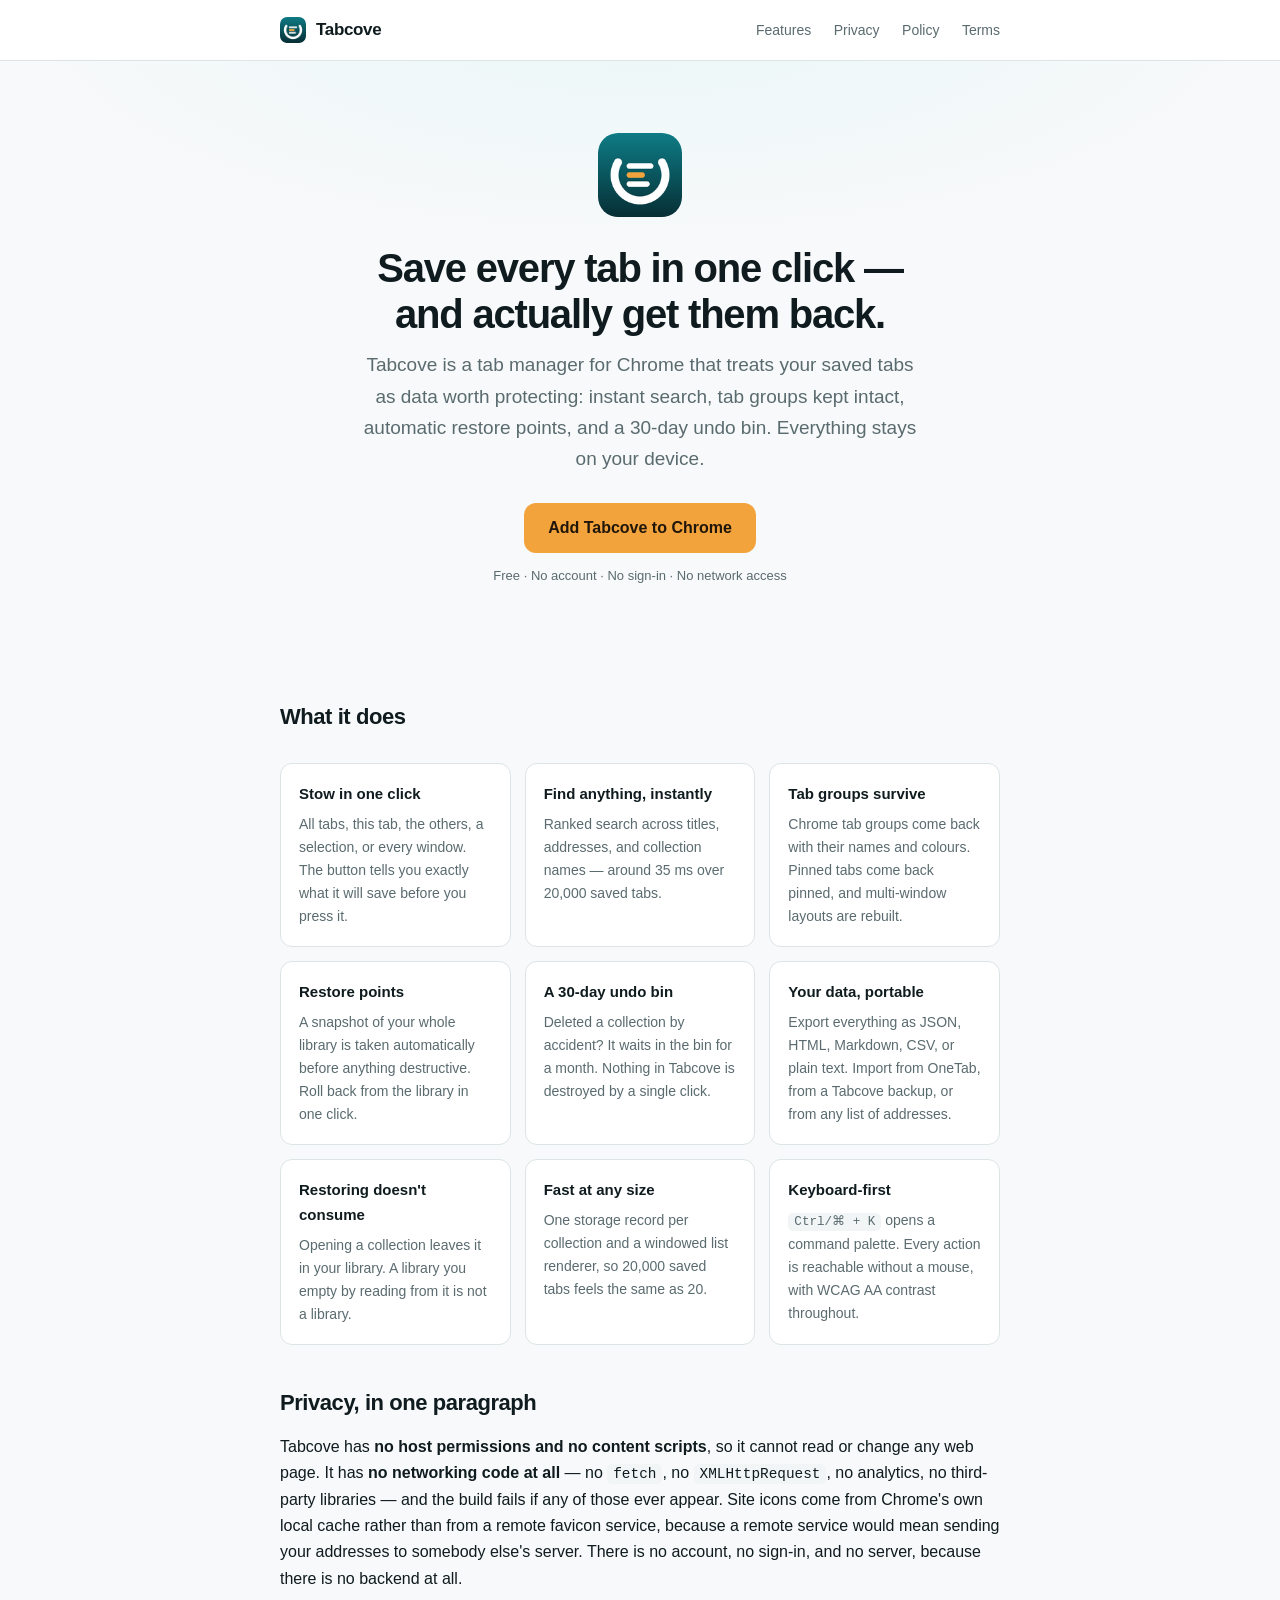
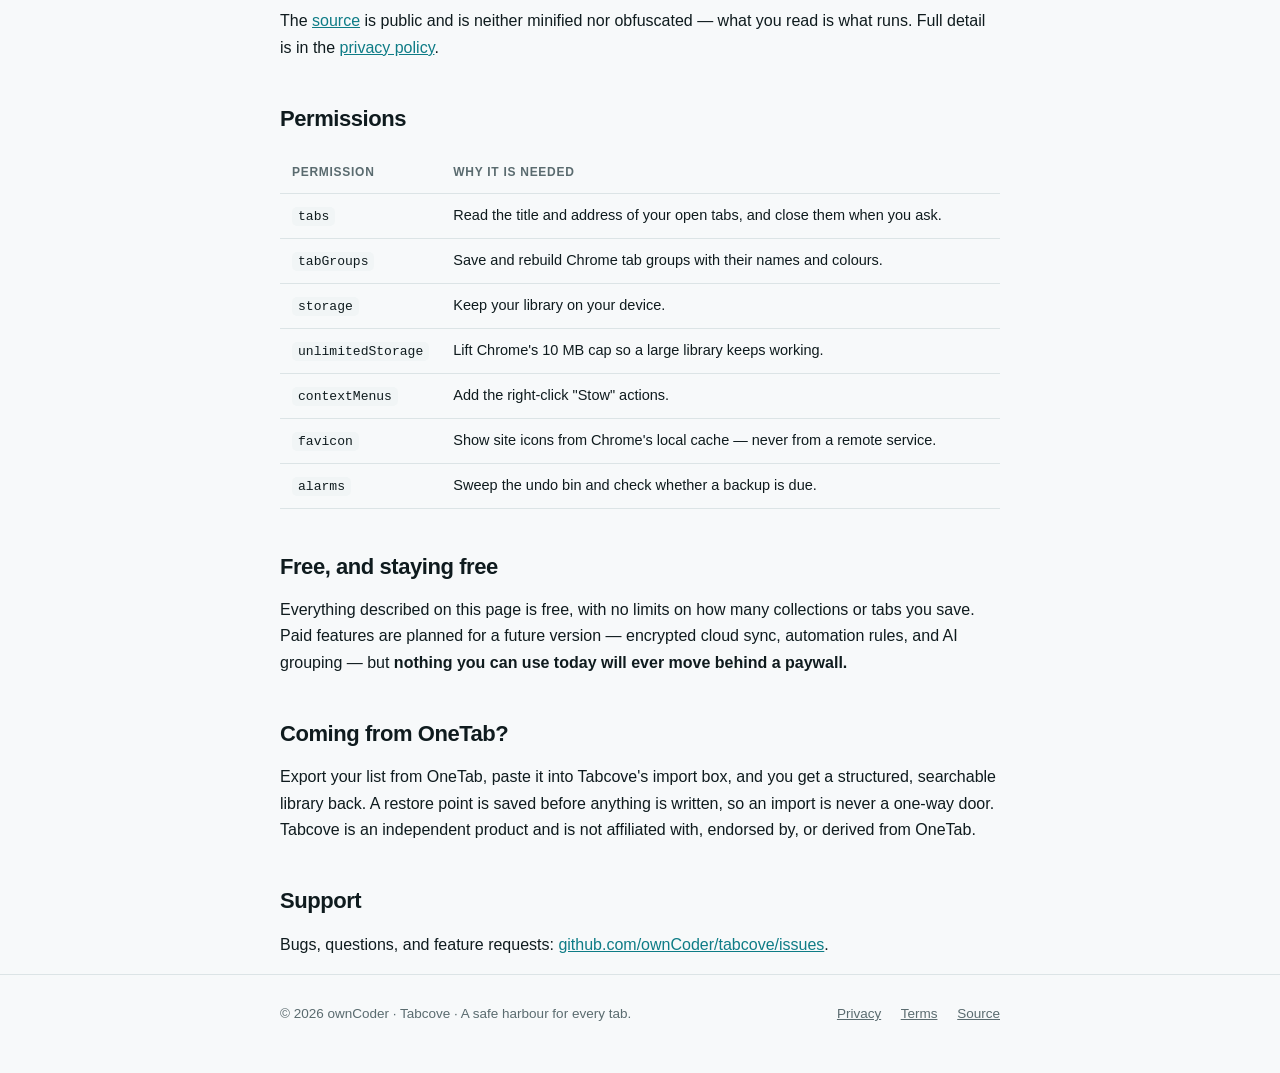
==== site/index.html @ d8dd7dbe "Tabcove v1.0.0 — tab manager built around durability A Manifest V3 tab manager for Chrome. The categ" ====
<!doctype html>
<html lang="en">
  <head>
    <meta charset="utf-8" />
    <meta name="viewport" content="width=device-width, initial-scale=1" />
    <title>Tabcove — Tab Manager &amp; Session Saver for Chrome</title>
    <meta
      name="description"
      content="Save all your Chrome tabs in one click and actually get them back. Instant search, tab groups preserved, restore points, a 30-day undo bin, and one-click backup. 100% local, no account, free."
    />
    <link rel="canonical" href="https://owncoder.github.io/tabcove/" />
    <link rel="icon" href="icon-128.png" />
    <link rel="stylesheet" href="site.css" />
    <meta property="og:title" content="Tabcove — Tab Manager & Session Saver" />
    <meta
      property="og:description"
      content="Save all your tabs in one click — and actually get them back. Restore points, undo bin, instant search. 100% local, no account."
    />
    <meta property="og:type" content="website" />
    <meta property="og:url" content="https://owncoder.github.io/tabcove/" />
  </head>
  <body>
    <header class="site">
      <div class="wrap">
        <a class="brand" href="./"><img src="icon-128.png" alt="" /> Tabcove</a>
        <nav class="site">
          <a href="#features">Features</a>
          <a href="#privacy">Privacy</a>
          <a href="privacy.html">Policy</a>
          <a href="terms.html">Terms</a>
        </nav>
      </div>
    </header>

    <section class="hero">
      <div class="wrap">
        <img class="mark" src="icon-128.png" alt="Tabcove" />
        <h1>Save every tab in one click —<br />and actually get them back.</h1>
        <p class="tagline">
          Tabcove is a tab manager for Chrome that treats your saved tabs as data worth
          protecting: instant search, tab groups kept intact, automatic restore points, and
          a 30-day undo bin. Everything stays on your device.
        </p>
        <a class="cta" href="https://chromewebstore.google.com/" rel="noreferrer noopener"
          >Add Tabcove to Chrome</a
        >
        <p class="cta-note">Free · No account · No sign-in · No network access</p>
      </div>
    </section>

    <main class="wrap">
      <h2 id="features">What it does</h2>

      <div class="features">
        <div class="feature">
          <h3>Stow in one click</h3>
          <p>
            All tabs, this tab, the others, a selection, or every window. The button tells
            you exactly what it will save before you press it.
          </p>
        </div>
        <div class="feature">
          <h3>Find anything, instantly</h3>
          <p>
            Ranked search across titles, addresses, and collection names — around 35&nbsp;ms
            over 20,000 saved tabs.
          </p>
        </div>
        <div class="feature">
          <h3>Tab groups survive</h3>
          <p>
            Chrome tab groups come back with their names and colours. Pinned tabs come back
            pinned, and multi-window layouts are rebuilt.
          </p>
        </div>
        <div class="feature">
          <h3>Restore points</h3>
          <p>
            A snapshot of your whole library is taken automatically before anything
            destructive. Roll back from the library in one click.
          </p>
        </div>
        <div class="feature">
          <h3>A 30-day undo bin</h3>
          <p>
            Deleted a collection by accident? It waits in the bin for a month. Nothing in
            Tabcove is destroyed by a single click.
          </p>
        </div>
        <div class="feature">
          <h3>Your data, portable</h3>
          <p>
            Export everything as JSON, HTML, Markdown, CSV, or plain text. Import from
            OneTab, from a Tabcove backup, or from any list of addresses.
          </p>
        </div>
        <div class="feature">
          <h3>Restoring doesn't consume</h3>
          <p>
            Opening a collection leaves it in your library. A library you empty by reading
            from it is not a library.
          </p>
        </div>
        <div class="feature">
          <h3>Fast at any size</h3>
          <p>
            One storage record per collection and a windowed list renderer, so 20,000 saved
            tabs feels the same as 20.
          </p>
        </div>
        <div class="feature">
          <h3>Keyboard-first</h3>
          <p>
            <code>Ctrl/⌘ + K</code> opens a command palette. Every action is reachable
            without a mouse, with WCAG AA contrast throughout.
          </p>
        </div>
      </div>

      <h2 id="privacy">Privacy, in one paragraph</h2>
      <p>
        Tabcove has <strong>no host permissions and no content scripts</strong>, so it
        cannot read or change any web page. It has <strong>no networking code at all</strong>
        — no <code>fetch</code>, no <code>XMLHttpRequest</code>, no analytics, no third-party
        libraries — and the build fails if any of those ever appear. Site icons come from
        Chrome's own local cache rather than from a remote favicon service, because a remote
        service would mean sending your addresses to somebody else's server. There is no
        account, no sign-in, and no server, because there is no backend at all.
      </p>
      <p>
        The <a href="https://github.com/ownCoder/tabcove" rel="noreferrer noopener">source</a>
        is public and is neither minified nor obfuscated — what you read is what runs. Full
        detail is in the <a href="privacy.html">privacy policy</a>.
      </p>

      <h2>Permissions</h2>
      <table>
        <thead>
          <tr>
            <th scope="col">Permission</th>
            <th scope="col">Why it is needed</th>
          </tr>
        </thead>
        <tbody>
          <tr>
            <th scope="row"><code>tabs</code></th>
            <td>Read the title and address of your open tabs, and close them when you ask.</td>
          </tr>
          <tr>
            <th scope="row"><code>tabGroups</code></th>
            <td>Save and rebuild Chrome tab groups with their names and colours.</td>
          </tr>
          <tr>
            <th scope="row"><code>storage</code></th>
            <td>Keep your library on your device.</td>
          </tr>
          <tr>
            <th scope="row"><code>unlimitedStorage</code></th>
            <td>Lift Chrome's 10&nbsp;MB cap so a large library keeps working.</td>
          </tr>
          <tr>
            <th scope="row"><code>contextMenus</code></th>
            <td>Add the right-click "Stow" actions.</td>
          </tr>
          <tr>
            <th scope="row"><code>favicon</code></th>
            <td>Show site icons from Chrome's local cache — never from a remote service.</td>
          </tr>
          <tr>
            <th scope="row"><code>alarms</code></th>
            <td>Sweep the undo bin and check whether a backup is due.</td>
          </tr>
        </tbody>
      </table>

      <h2>Free, and staying free</h2>
      <p>
        Everything described on this page is free, with no limits on how many collections or
        tabs you save. Paid features are planned for a future version — encrypted cloud
        sync, automation rules, and AI grouping — but
        <strong>nothing you can use today will ever move behind a paywall.</strong>
      </p>

      <h2>Coming from OneTab?</h2>
      <p>
        Export your list from OneTab, paste it into Tabcove's import box, and you get a
        structured, searchable library back. A restore point is saved before anything is
        written, so an import is never a one-way door. Tabcove is an independent product and
        is not affiliated with, endorsed by, or derived from OneTab.
      </p>

      <h2>Support</h2>
      <p>
        Bugs, questions, and feature requests:
        <a href="https://github.com/ownCoder/tabcove/issues" rel="noreferrer noopener"
          >github.com/ownCoder/tabcove/issues</a
        >.
      </p>
    </main>

    <footer class="site">
      <div class="wrap">
        <span>&copy; 2026 ownCoder &middot; Tabcove &middot; A safe harbour for every tab.</span>
        <span>
          <a href="privacy.html">Privacy</a>
          <a href="terms.html">Terms</a>
          <a href="https://github.com/ownCoder/tabcove" rel="noreferrer noopener">Source</a>
        </span>
      </div>
    </footer>
  </body>
</html>
---- site/site.css ----
/* ==========================================================================
   Tabcove — GitHub Pages site
   Same tokens as the extension, so the site and the product look like one thing.
   Self-contained: no webfonts, no analytics, no third-party requests at all —
   which is the same promise the product makes.
   ========================================================================== */

:root {
  color-scheme: light dark;

  --brand-900: #062f35;
  --brand-700: #0a5a63;
  --brand-600: #0e7c86;
  --brand-050: #eaf7f8;
  --accent: #f2a33c;

  --bg: #f7f9fa;
  --surface: #ffffff;
  --surface-2: #f1f5f6;
  --border: #dce4e6;
  --text: #0f1b1e;
  --muted: #5a6b6f;

  --r: 12px;
  --font: "Inter", -apple-system, BlinkMacSystemFont, "Segoe UI", Roboto,
    "Helvetica Neue", Arial, sans-serif;
  --mono: "SF Mono", "Cascadia Mono", Consolas, "Liberation Mono", monospace;
}

@media (prefers-color-scheme: dark) {
  :root {
    --bg: #0c1416;
    --surface: #131f22;
    --surface-2: #1b292d;
    --border: #25373c;
    --text: #e8f1f2;
    --muted: #9bb0b4;
    --brand-600: #3fb2bc;
    --brand-050: #10333a;
  }
}

* {
  box-sizing: border-box;
}

body {
  margin: 0;
  background: var(--bg);
  color: var(--text);
  font-family: var(--font);
  font-size: 16px;
  line-height: 1.65;
  -webkit-font-smoothing: antialiased;
}

.wrap {
  max-width: 760px;
  margin: 0 auto;
  padding: 0 20px;
}

/* ---- Header --------------------------------------------------------------- */
header.site {
  border-bottom: 1px solid var(--border);
  background: var(--surface);
  position: sticky;
  top: 0;
  z-index: 10;
}

header.site .wrap {
  display: flex;
  align-items: center;
  justify-content: space-between;
  gap: 16px;
  height: 60px;
}

.brand {
  display: flex;
  align-items: center;
  gap: 10px;
  font-weight: 650;
  letter-spacing: -0.02em;
  font-size: 17px;
  color: var(--text);
  text-decoration: none;
}

.brand img {
  width: 26px;
  height: 26px;
  border-radius: 7px;
}

nav.site a {
  color: var(--muted);
  text-decoration: none;
  font-size: 14px;
  margin-left: 18px;
}

nav.site a:hover {
  color: var(--brand-600);
}

/* ---- Hero ----------------------------------------------------------------- */
.hero {
  padding: 72px 0 56px;
  text-align: center;
  background:
    radial-gradient(900px 340px at 50% -10%, var(--brand-050), transparent 70%);
}

.hero img.mark {
  width: 84px;
  height: 84px;
  border-radius: 20px;
  margin-bottom: 20px;
}

h1 {
  font-size: 40px;
  line-height: 1.15;
  letter-spacing: -0.03em;
  margin: 0 0 12px;
}

.tagline {
  font-size: 19px;
  color: var(--muted);
  max-width: 54ch;
  margin: 0 auto 28px;
}

.cta {
  display: inline-flex;
  align-items: center;
  gap: 8px;
  background: var(--accent);
  color: #20160a;
  font-weight: 650;
  padding: 12px 24px;
  border-radius: var(--r);
  text-decoration: none;
}

.cta:hover {
  background: #d98a20;
}

.cta-note {
  font-size: 13px;
  color: var(--muted);
  margin-top: 12px;
}

/* ---- Content -------------------------------------------------------------- */
main {
  padding: 40px 0 72px;
}

h2 {
  font-size: 22px;
  letter-spacing: -0.02em;
  margin: 40px 0 12px;
}

h3 {
  font-size: 17px;
  margin: 28px 0 8px;
}

p,
ul,
ol {
  margin: 0 0 16px;
}

ul,
ol {
  padding-left: 22px;
}

li {
  margin-bottom: 6px;
}

a {
  color: var(--brand-600);
}

code {
  font-family: var(--mono);
  font-size: 0.9em;
  background: var(--surface-2);
  padding: 2px 6px;
  border-radius: 5px;
}

.features {
  display: grid;
  grid-template-columns: repeat(auto-fit, minmax(220px, 1fr));
  gap: 14px;
  margin: 28px 0;
}

.feature {
  background: var(--surface);
  border: 1px solid var(--border);
  border-radius: var(--r);
  padding: 18px;
}

.feature h3 {
  margin: 0 0 6px;
  font-size: 15px;
}

.feature p {
  margin: 0;
  font-size: 14px;
  color: var(--muted);
}

table {
  width: 100%;
  border-collapse: collapse;
  font-size: 14.5px;
  margin: 16px 0 24px;
}

th,
td {
  text-align: left;
  vertical-align: top;
  padding: 10px 12px;
  border-bottom: 1px solid var(--border);
}

thead th {
  font-size: 12px;
  text-transform: uppercase;
  letter-spacing: 0.06em;
  color: var(--muted);
}

tbody th {
  white-space: nowrap;
  font-weight: 500;
  width: 1%;
}

.callout {
  background: var(--surface);
  border: 1px solid var(--border);
  border-left: 3px solid var(--brand-600);
  border-radius: var(--r);
  padding: 16px 18px;
  margin: 24px 0;
}

.callout strong {
  display: block;
  margin-bottom: 4px;
}

.meta {
  font-size: 13.5px;
  color: var(--muted);
}

/* ---- Footer --------------------------------------------------------------- */
footer.site {
  border-top: 1px solid var(--border);
  padding: 28px 0 48px;
  font-size: 13.5px;
  color: var(--muted);
}

footer.site .wrap {
  display: flex;
  justify-content: space-between;
  gap: 16px;
  flex-wrap: wrap;
}

footer.site a {
  color: var(--muted);
  margin-left: 16px;
}

@media (max-width: 560px) {
  h1 {
    font-size: 30px;
  }

  .hero {
    padding: 48px 0 36px;
  }

  footer.site .wrap {
    flex-direction: column;
  }

  footer.site a {
    margin: 0 16px 0 0;
  }
}
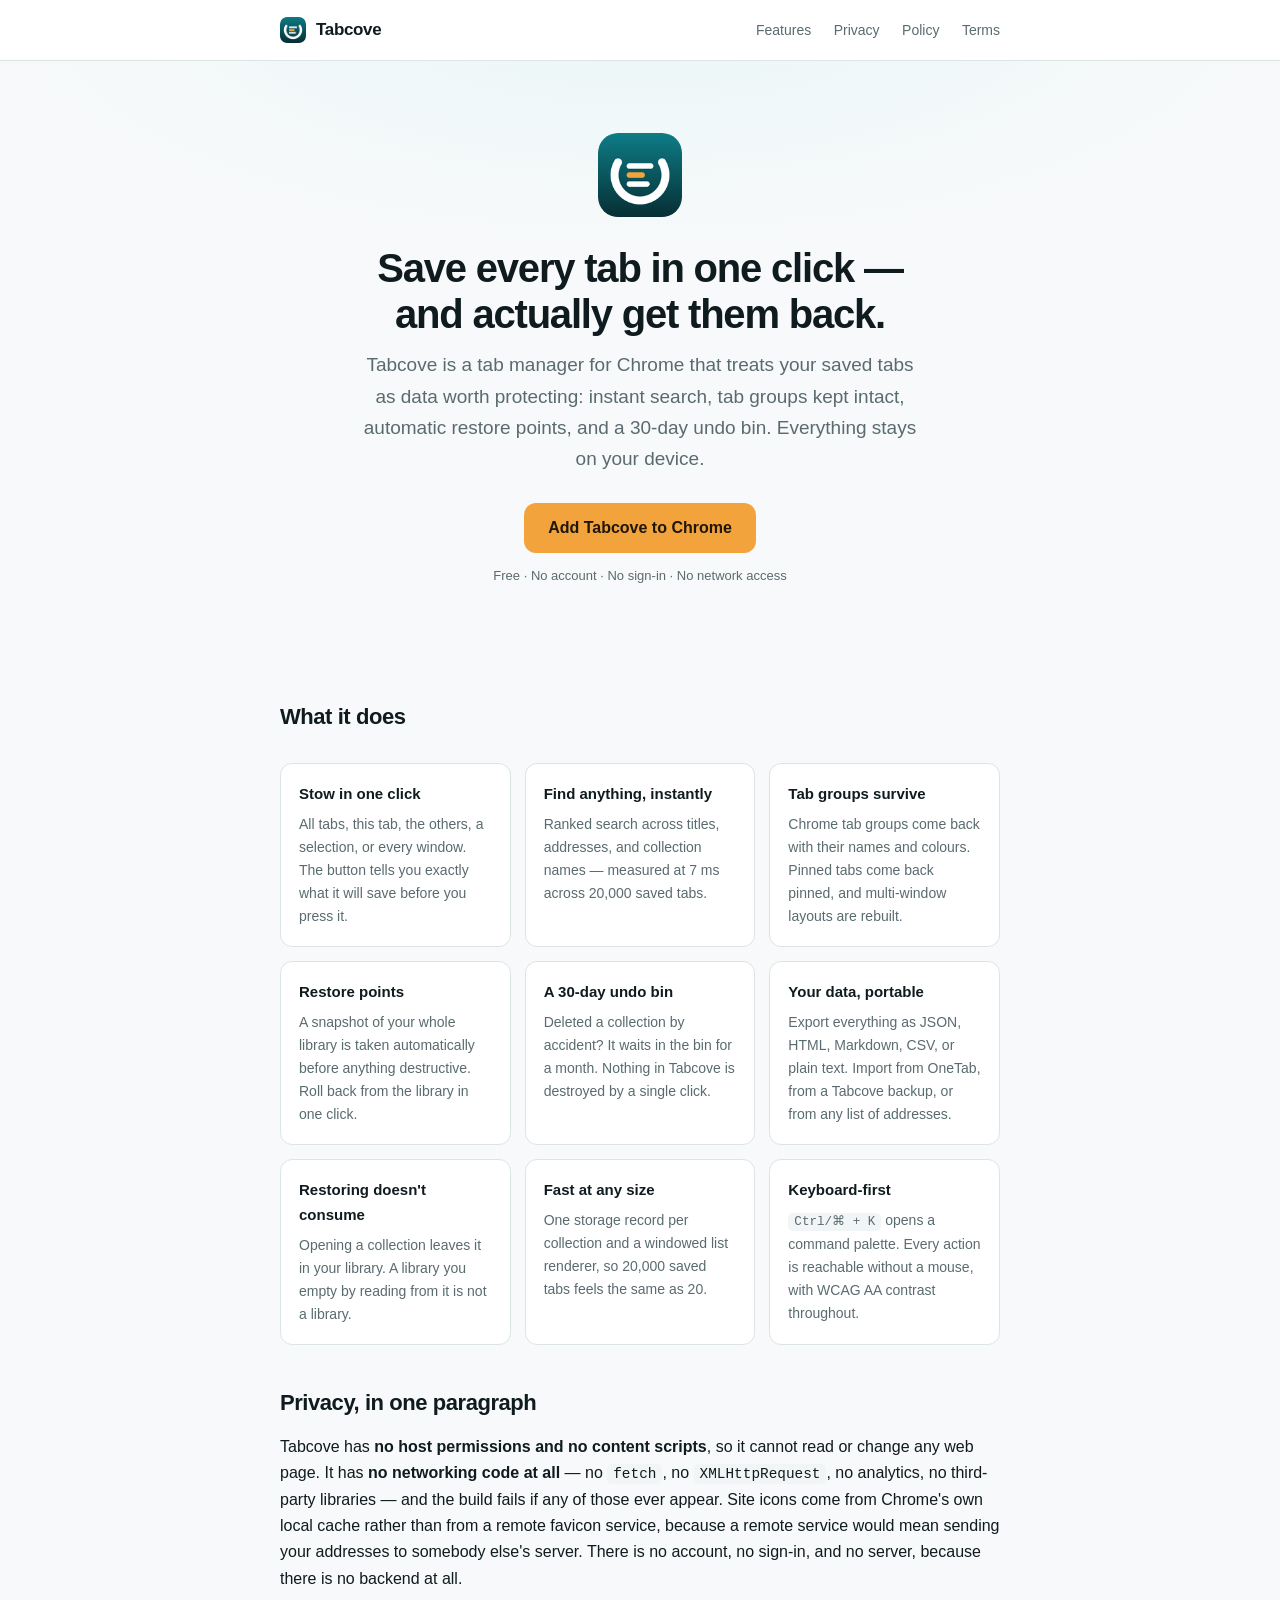
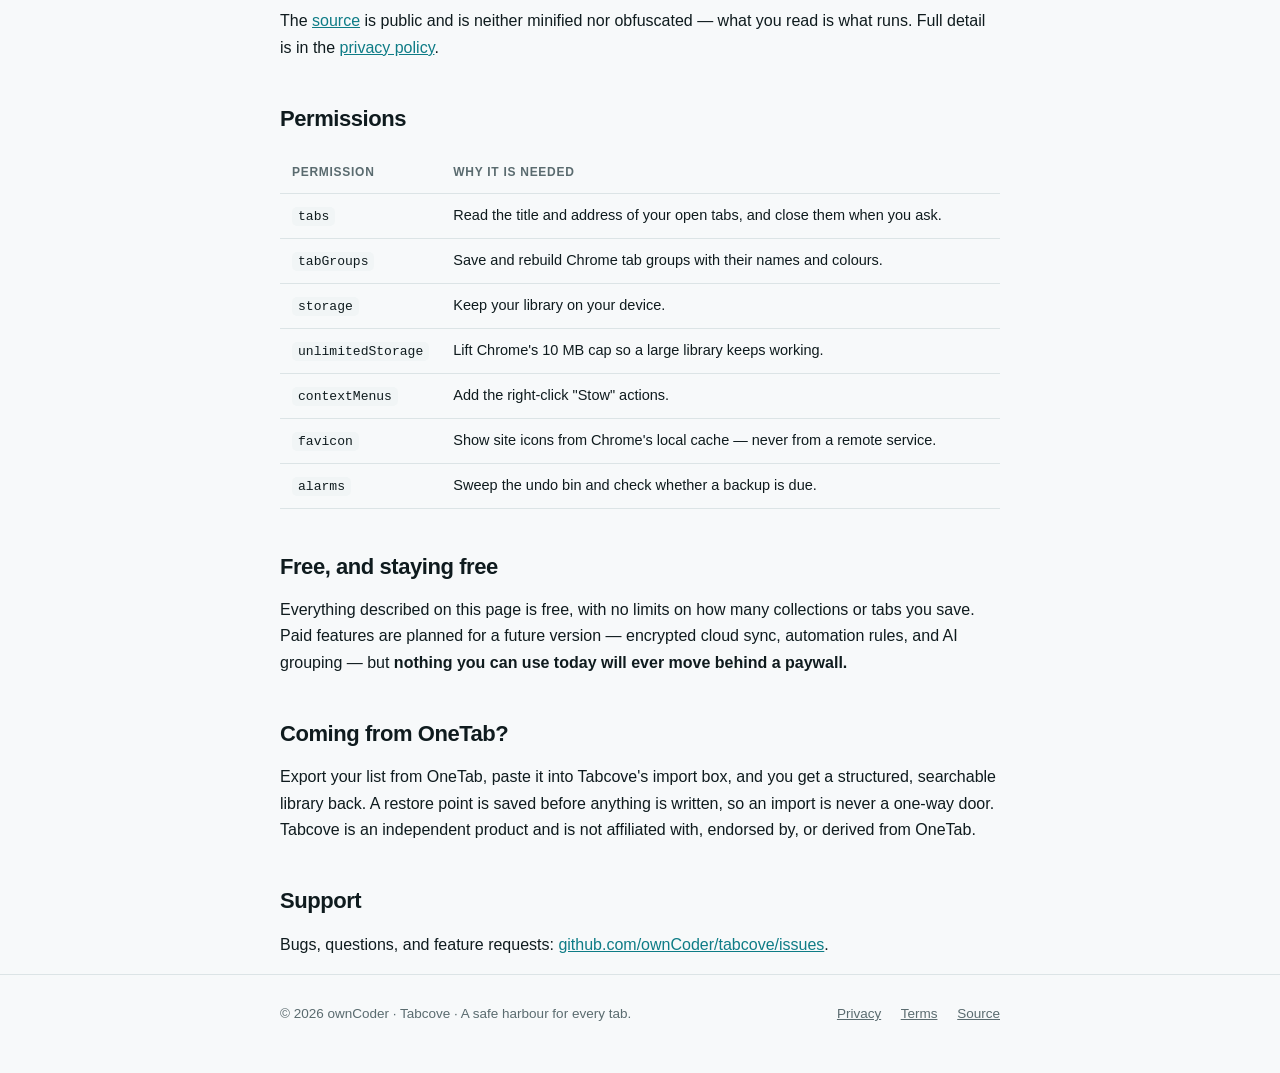
==== commit 0c054919: "Reorganise Store Upload by dashboard tab, not by asset type Reported during submission: the "single " ====
--- a/site/index.html
+++ b/site/index.html
@@ -62,8 +62,8 @@
         <div class="feature">
           <h3>Find anything, instantly</h3>
           <p>
-            Ranked search across titles, addresses, and collection names — around 35&nbsp;ms
-            over 20,000 saved tabs.
+            Ranked search across titles, addresses, and collection names —
+            measured at 7&nbsp;ms across 20,000 saved tabs.
           </p>
         </div>
         <div class="feature">
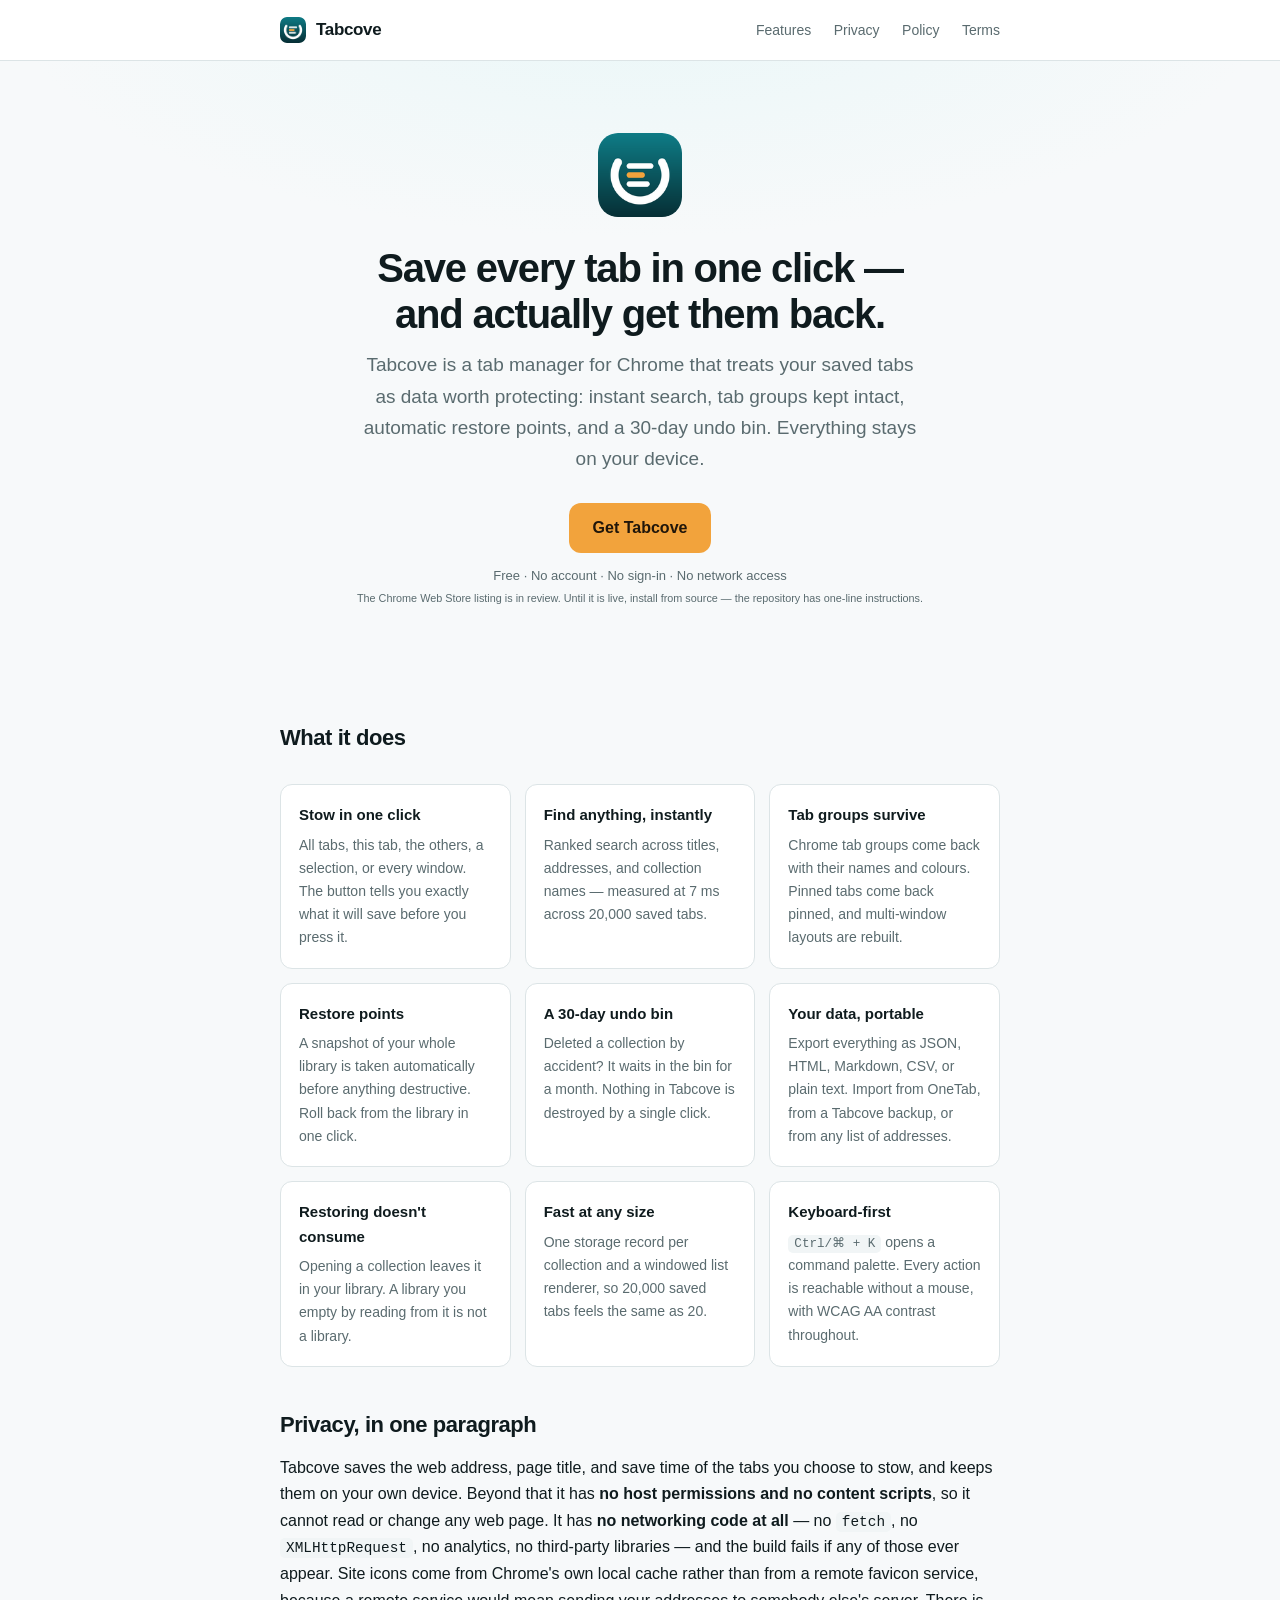
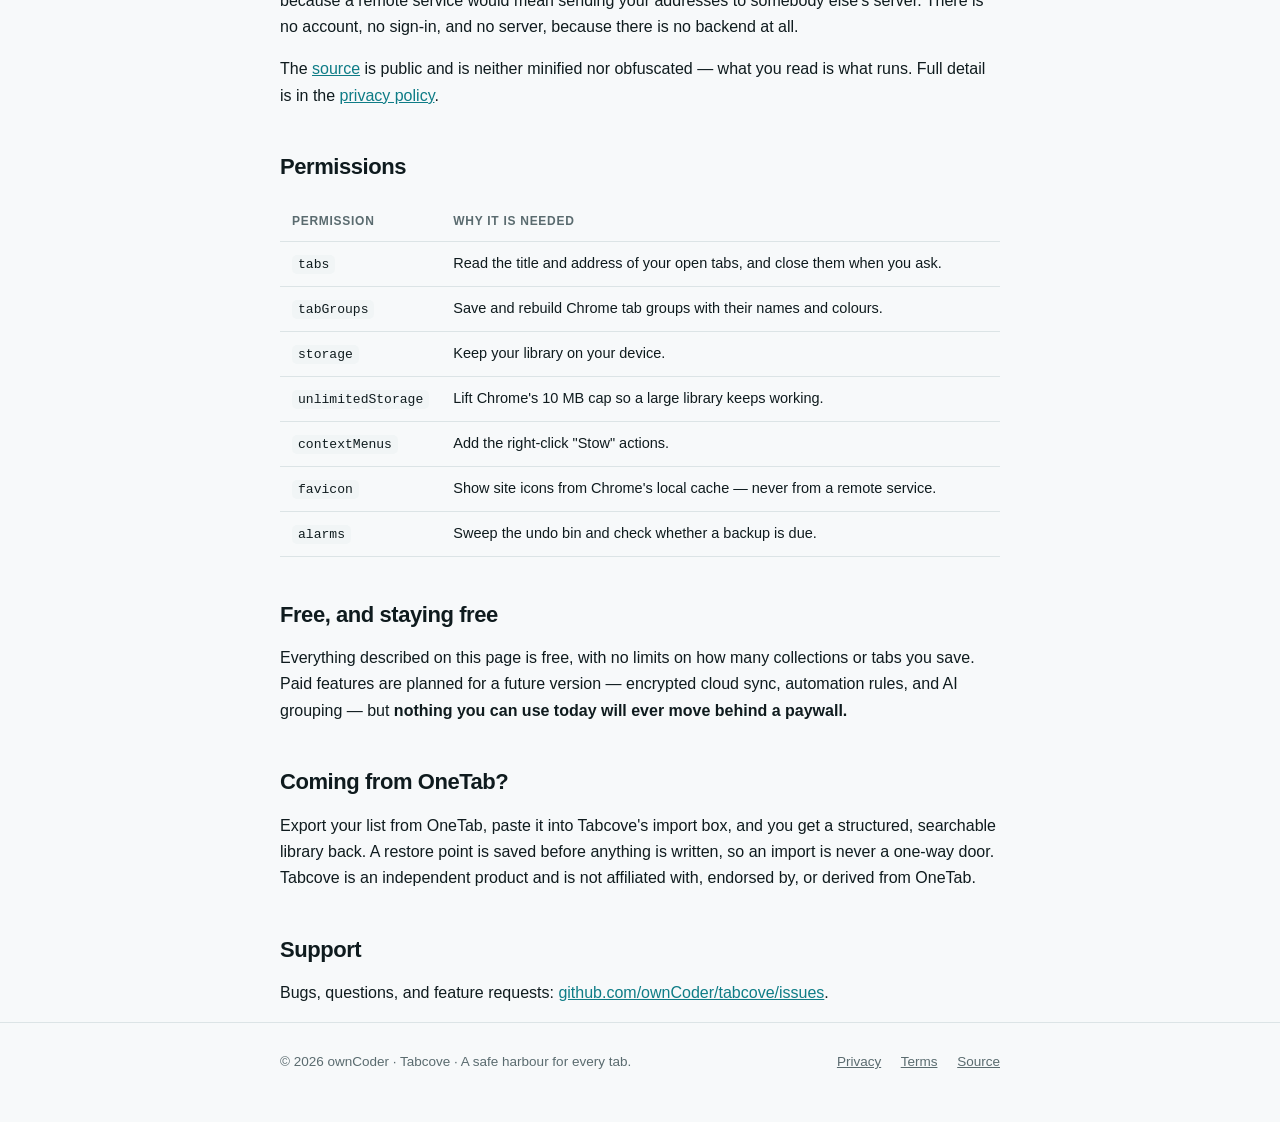
==== commit e383fa27: "Fix the Web history declaration, and rebuild the package around dashboard surfaces You reported the " ====
--- a/site/index.html
+++ b/site/index.html
@@ -41,10 +41,14 @@
           protecting: instant search, tab groups kept intact, automatic restore points, and
           a 30-day undo bin. Everything stays on your device.
         </p>
-        <a class="cta" href="https://chromewebstore.google.com/" rel="noreferrer noopener"
-          >Add Tabcove to Chrome</a
+        <a class="cta" href="https://github.com/ownCoder/tabcove" rel="noreferrer noopener"
+          >Get Tabcove</a
         >
-        <p class="cta-note">Free · No account · No sign-in · No network access</p>
+        <p class="cta-note">
+          Free · No account · No sign-in · No network access<br />
+          <small>The Chrome Web Store listing is in review. Until it is live, install
+          from source — the repository has one-line instructions.</small>
+        </p>
       </div>
     </section>
 
@@ -119,7 +123,9 @@
 
       <h2 id="privacy">Privacy, in one paragraph</h2>
       <p>
-        Tabcove has <strong>no host permissions and no content scripts</strong>, so it
+        Tabcove saves the web address, page title, and save time of the tabs you choose
+        to stow, and keeps them on your own device. Beyond that it has
+        <strong>no host permissions and no content scripts</strong>, so it
         cannot read or change any web page. It has <strong>no networking code at all</strong>
         — no <code>fetch</code>, no <code>XMLHttpRequest</code>, no analytics, no third-party
         libraries — and the build fails if any of those ever appear. Site icons come from
